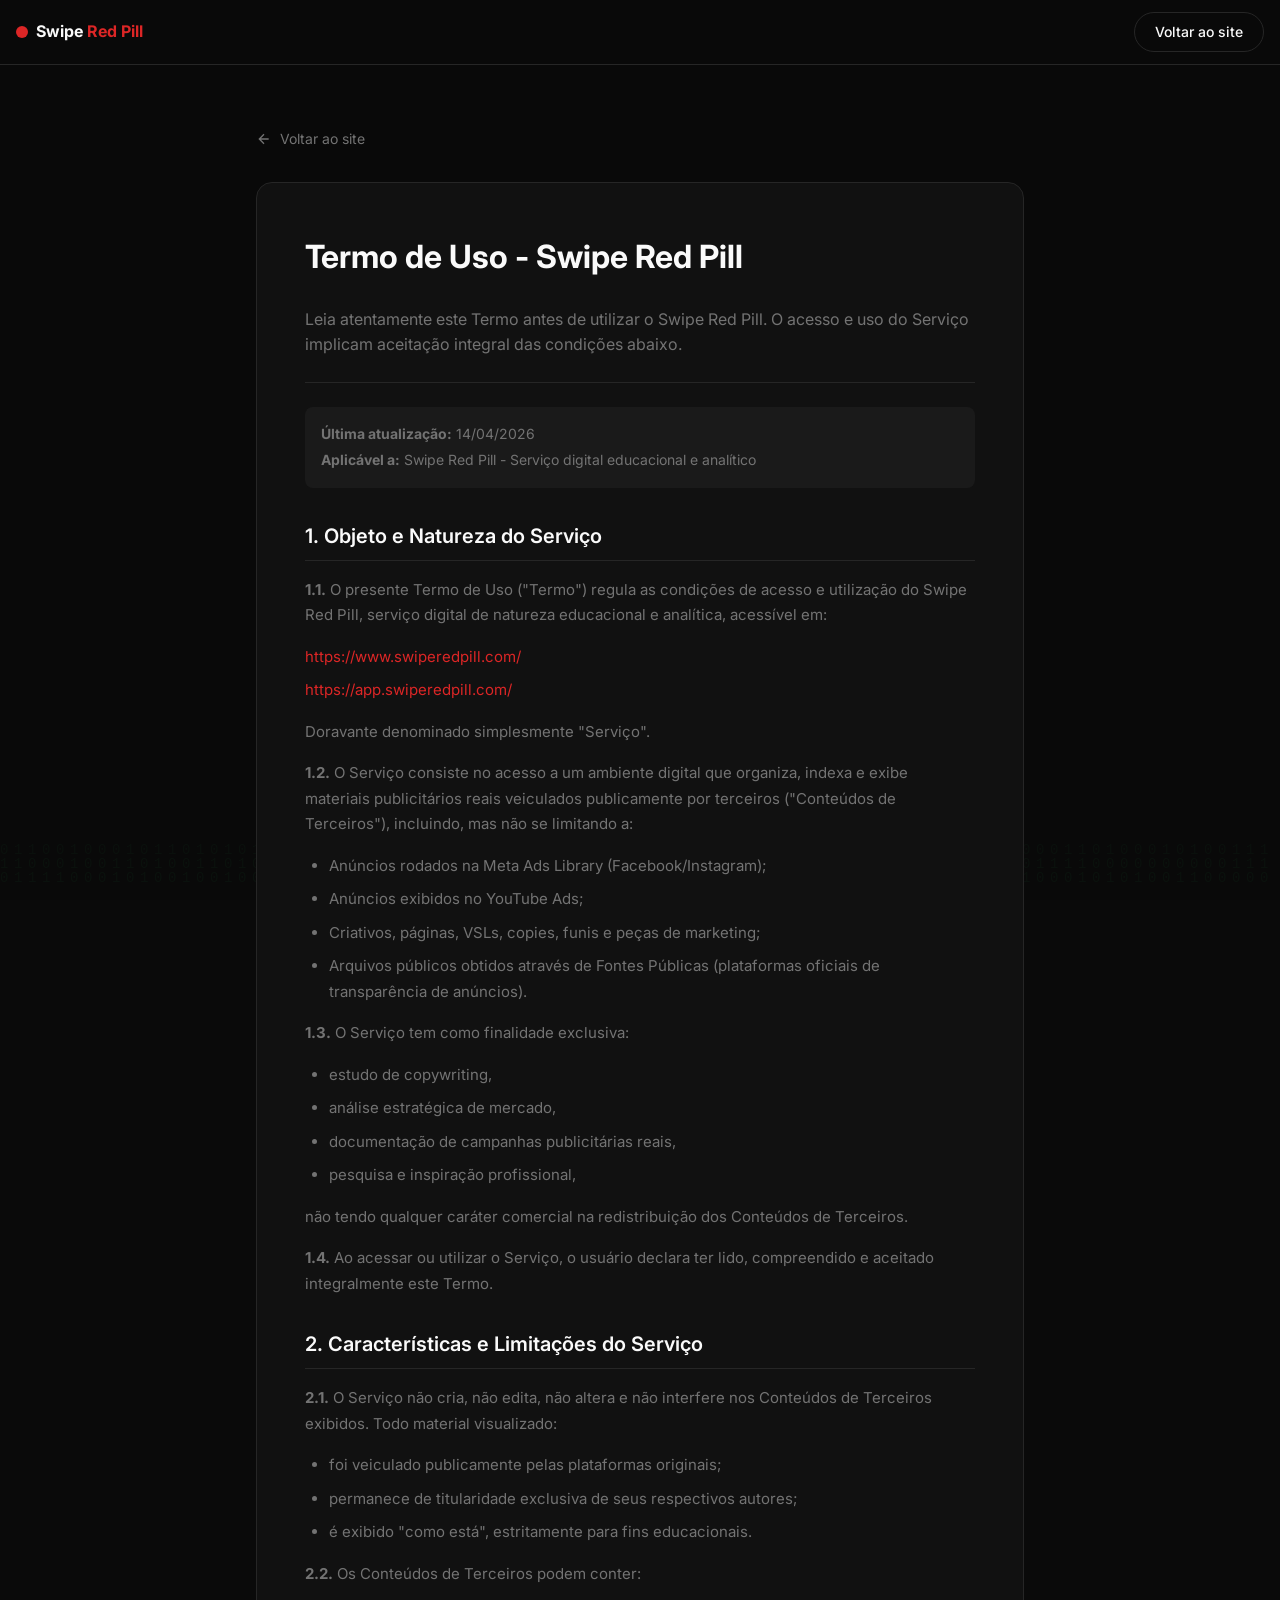
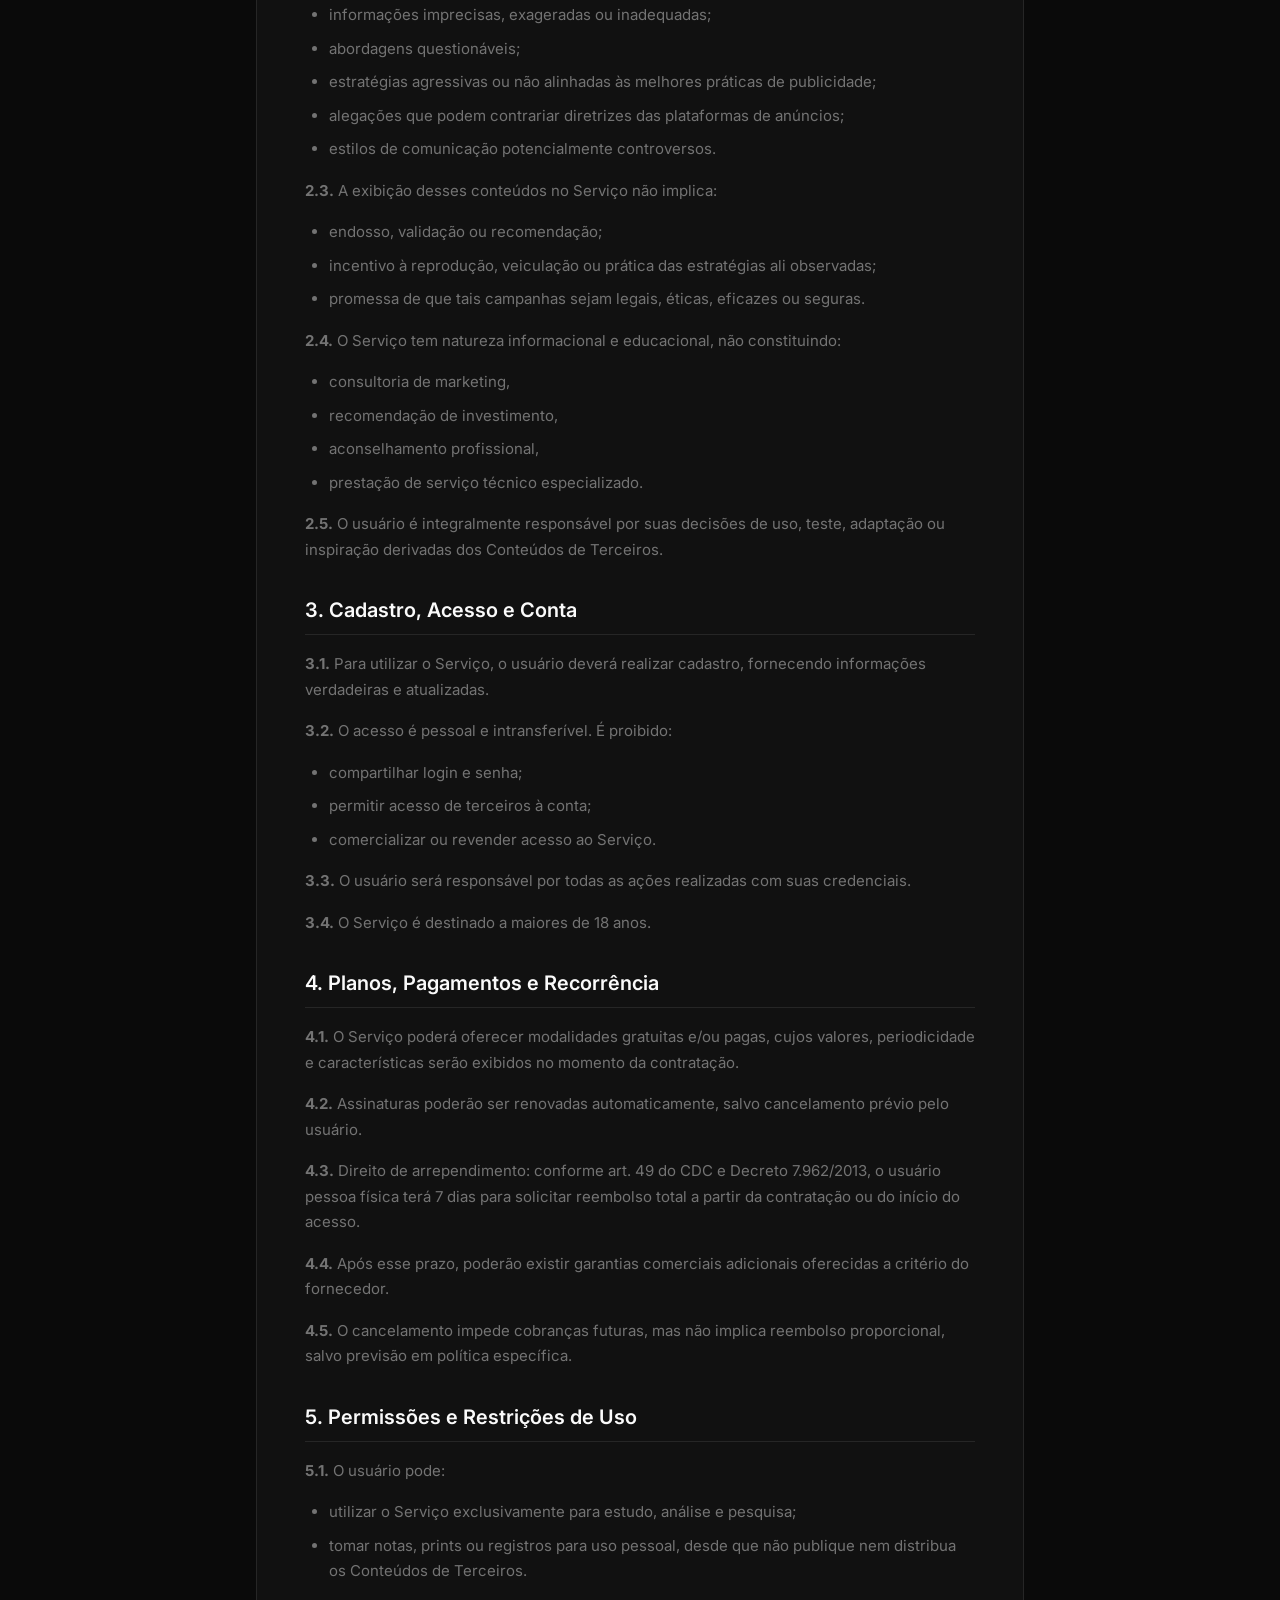
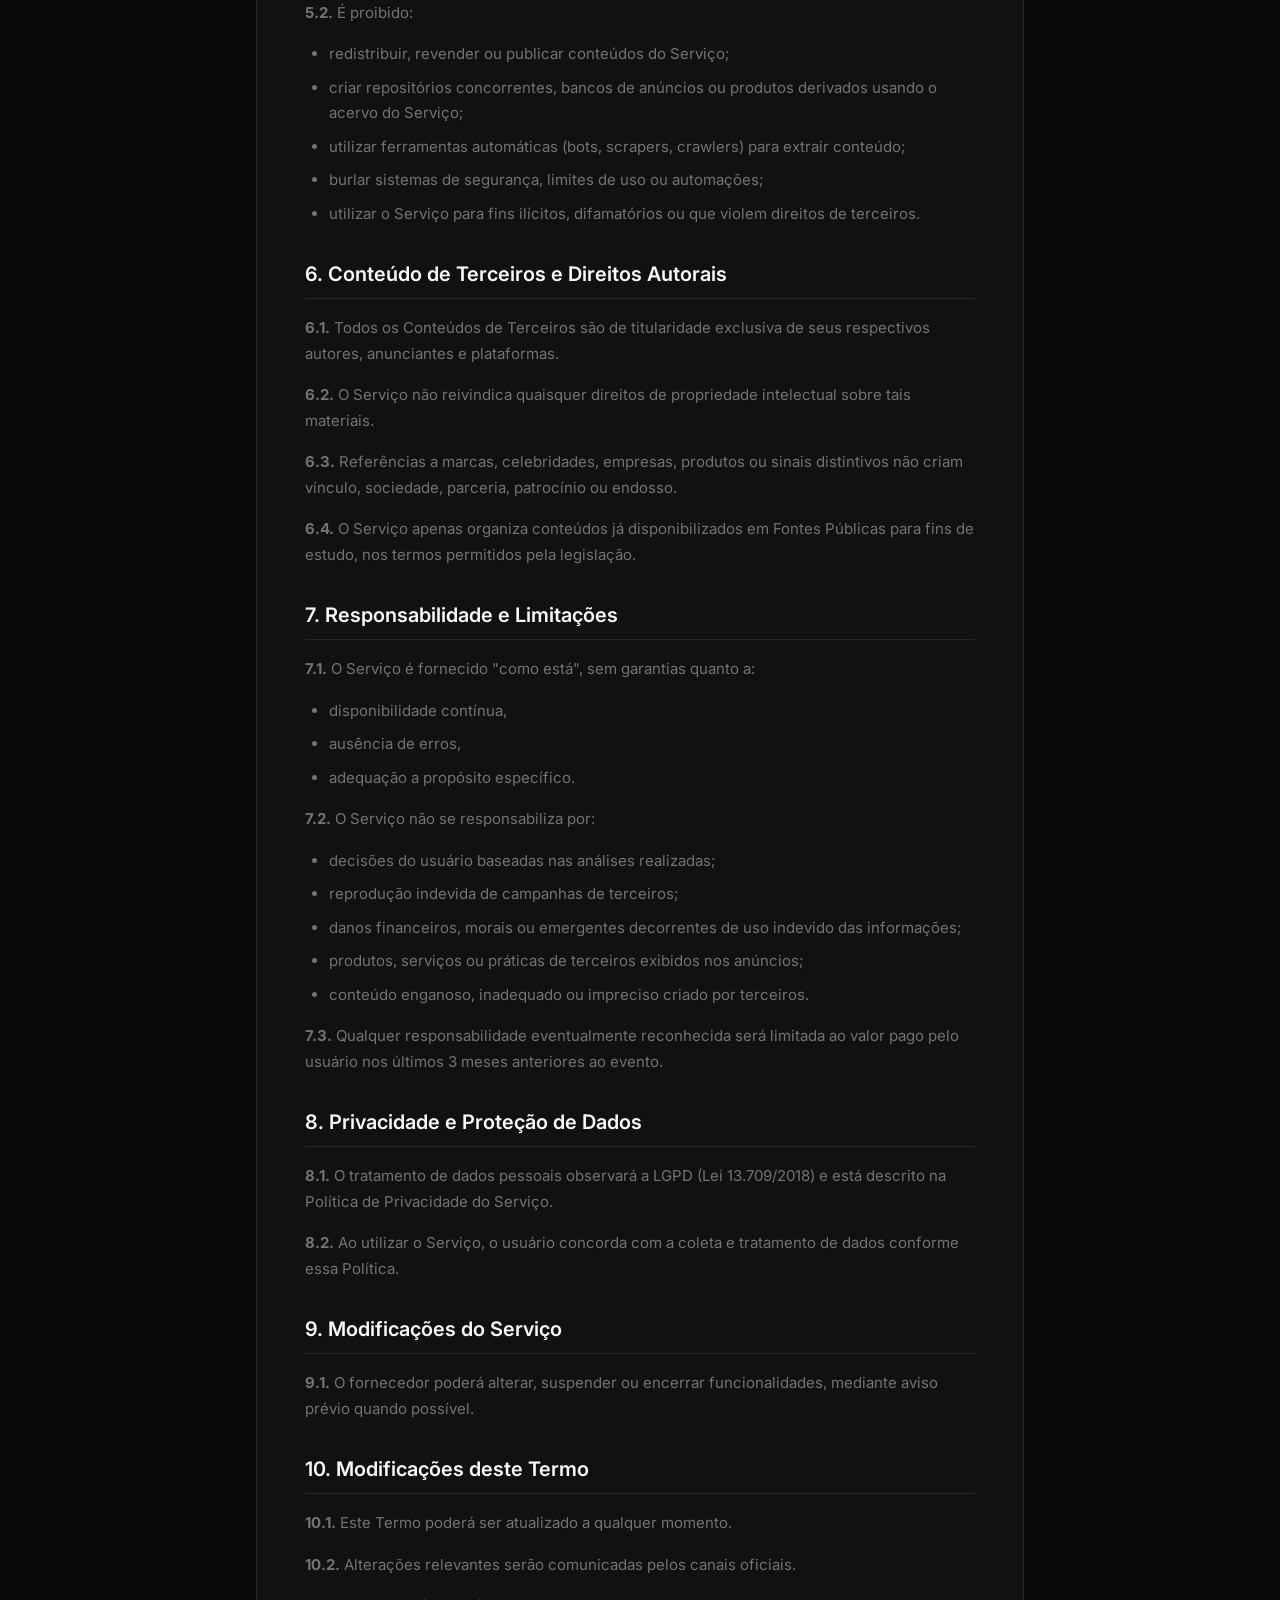
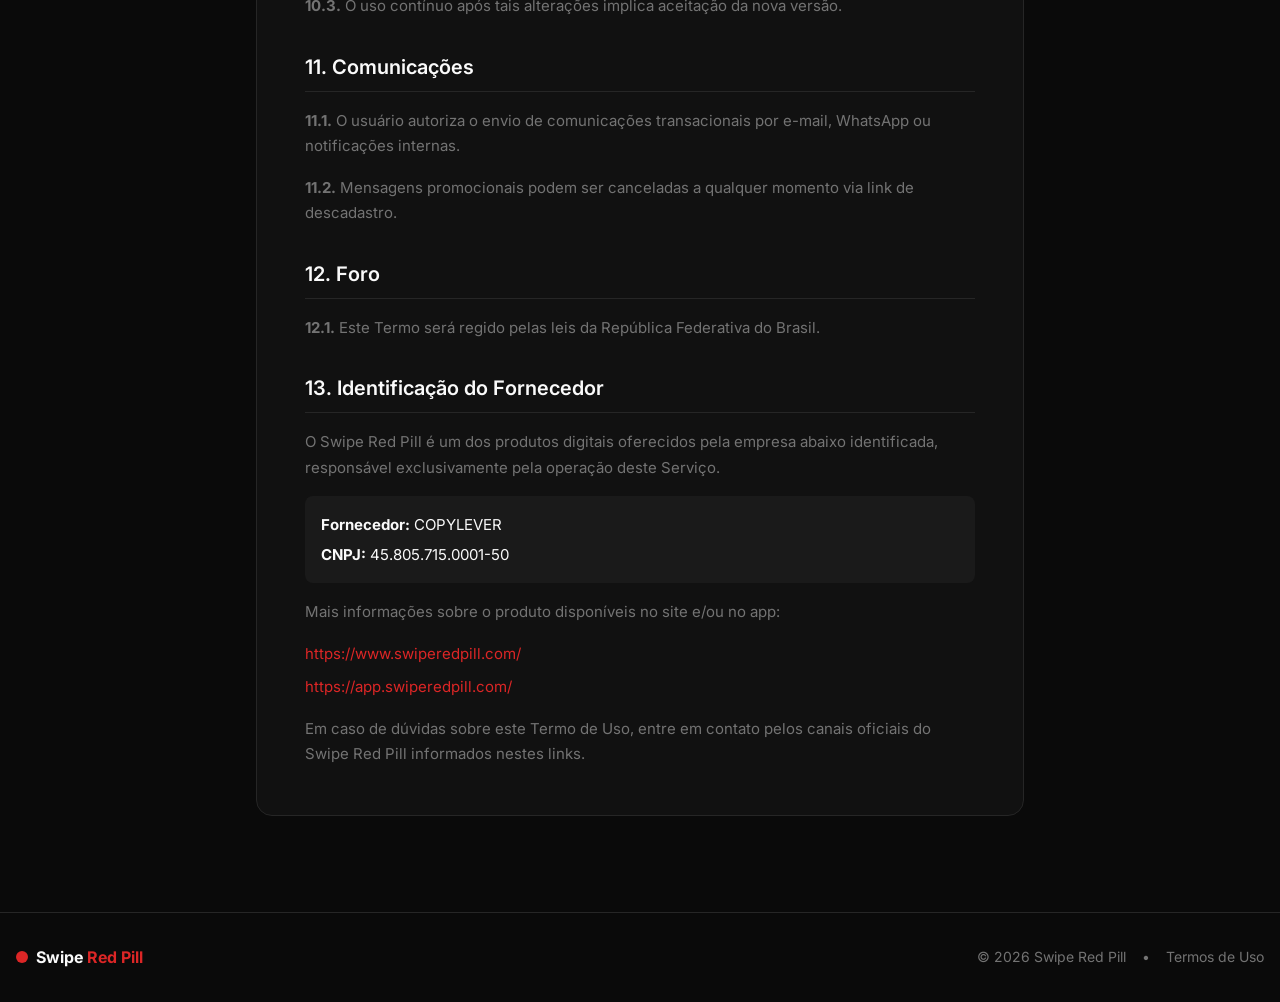
==== termos-de-uso.html @ 87d3480b "Atualiza site principal e remove seção de depoimentos" ====
<!DOCTYPE html>
<html lang="pt-BR">
<head>
  <meta charset="UTF-8">
  <meta name="viewport" content="width=device-width, initial-scale=1.0">
  <title>Termos de Uso - Swipe Red Pill</title>
  <meta name="description" content="Termos de Uso do Swipe Red Pill - Leia atentamente antes de utilizar o serviço.">
  <link rel="stylesheet" href="style.css">
  <link rel="preconnect" href="https://fonts.googleapis.com">
  <link rel="preconnect" href="https://fonts.gstatic.com" crossorigin>
  <link href="https://fonts.googleapis.com/css2?family=Inter:wght@400;500;600;700&family=JetBrains+Mono:wght@400;500&display=swap" rel="stylesheet">
</head>
<body>
  <!-- Matrix Background Canvas -->
  <canvas id="matrix-bg"></canvas>

  <!-- Header -->
  <header class="header">
    <div class="container header-content">
      <a href="index.html" class="logo">
        <span class="logo-dot"></span>
        <span class="logo-text">Swipe <span class="text-red">Red Pill</span></span>
      </a>
      
      <div class="header-buttons">
        <a href="index.html" class="btn btn-outline btn-sm">Voltar ao site</a>
      </div>

      <button class="mobile-menu-btn" id="mobile-menu-btn" aria-label="Menu">
        <svg class="menu-icon" viewBox="0 0 24 24" fill="none" stroke="currentColor" stroke-width="2">
          <path d="M4 6h16M4 12h16M4 18h16"/>
        </svg>
        <svg class="close-icon hidden" viewBox="0 0 24 24" fill="none" stroke="currentColor" stroke-width="2">
          <path d="M6 18L18 6M6 6l12 12"/>
        </svg>
      </button>
    </div>

    <!-- Mobile Menu -->
    <div class="mobile-menu hidden" id="mobile-menu">
      <div class="mobile-buttons">
        <a href="index.html" class="btn btn-outline">Voltar ao site</a>
      </div>
    </div>
  </header>

  <main>
    <section class="legal-section">
      <div class="container legal-container">
        <a href="index.html" class="back-link">
          <svg viewBox="0 0 24 24" fill="none" stroke="currentColor" stroke-width="2"><path d="M19 12H5M12 19l-7-7 7-7"/></svg>
          Voltar ao site
        </a>

        <article class="legal-content">
          <h1 class="legal-title">Termo de Uso - Swipe Red Pill</h1>
          
          <p class="legal-intro">Leia atentamente este Termo antes de utilizar o Swipe Red Pill. O acesso e uso do Serviço implicam aceitação integral das condições abaixo.</p>
          
          <div class="legal-meta">
            <p><strong>Última atualização:</strong> 14/04/2026</p>
            <p><strong>Aplicável a:</strong> Swipe Red Pill - Serviço digital educacional e analítico</p>
          </div>

          <section class="legal-section-content">
            <h2>1. Objeto e Natureza do Serviço</h2>
            
            <p><strong>1.1.</strong> O presente Termo de Uso ("Termo") regula as condições de acesso e utilização do Swipe Red Pill, serviço digital de natureza educacional e analítica, acessível em:</p>
            
            <ul class="legal-links-list">
              <li><a href="https://www.swiperedpill.com/" target="_blank" rel="noopener noreferrer">https://www.swiperedpill.com/</a></li>
              <li><a href="https://app.swiperedpill.com/" target="_blank" rel="noopener noreferrer">https://app.swiperedpill.com/</a></li>
            </ul>
            
            <p>Doravante denominado simplesmente "Serviço".</p>
            
            <p><strong>1.2.</strong> O Serviço consiste no acesso a um ambiente digital que organiza, indexa e exibe materiais publicitários reais veiculados publicamente por terceiros ("Conteúdos de Terceiros"), incluindo, mas não se limitando a:</p>
            
            <ul>
              <li>Anúncios rodados na Meta Ads Library (Facebook/Instagram);</li>
              <li>Anúncios exibidos no YouTube Ads;</li>
              <li>Criativos, páginas, VSLs, copies, funis e peças de marketing;</li>
              <li>Arquivos públicos obtidos através de Fontes Públicas (plataformas oficiais de transparência de anúncios).</li>
            </ul>
            
            <p><strong>1.3.</strong> O Serviço tem como finalidade exclusiva:</p>
            
            <ul>
              <li>estudo de copywriting,</li>
              <li>análise estratégica de mercado,</li>
              <li>documentação de campanhas publicitárias reais,</li>
              <li>pesquisa e inspiração profissional,</li>
            </ul>
            
            <p>não tendo qualquer caráter comercial na redistribuição dos Conteúdos de Terceiros.</p>
            
            <p><strong>1.4.</strong> Ao acessar ou utilizar o Serviço, o usuário declara ter lido, compreendido e aceitado integralmente este Termo.</p>
          </section>

          <section class="legal-section-content">
            <h2>2. Características e Limitações do Serviço</h2>
            
            <p><strong>2.1.</strong> O Serviço não cria, não edita, não altera e não interfere nos Conteúdos de Terceiros exibidos. Todo material visualizado:</p>
            
            <ul>
              <li>foi veiculado publicamente pelas plataformas originais;</li>
              <li>permanece de titularidade exclusiva de seus respectivos autores;</li>
              <li>é exibido "como está", estritamente para fins educacionais.</li>
            </ul>
            
            <p><strong>2.2.</strong> Os Conteúdos de Terceiros podem conter:</p>
            
            <ul>
              <li>informações imprecisas, exageradas ou inadequadas;</li>
              <li>abordagens questionáveis;</li>
              <li>estratégias agressivas ou não alinhadas às melhores práticas de publicidade;</li>
              <li>alegações que podem contrariar diretrizes das plataformas de anúncios;</li>
              <li>estilos de comunicação potencialmente controversos.</li>
            </ul>
            
            <p><strong>2.3.</strong> A exibição desses conteúdos no Serviço não implica:</p>
            
            <ul>
              <li>endosso, validação ou recomendação;</li>
              <li>incentivo à reprodução, veiculação ou prática das estratégias ali observadas;</li>
              <li>promessa de que tais campanhas sejam legais, éticas, eficazes ou seguras.</li>
            </ul>
            
            <p><strong>2.4.</strong> O Serviço tem natureza informacional e educacional, não constituindo:</p>
            
            <ul>
              <li>consultoria de marketing,</li>
              <li>recomendação de investimento,</li>
              <li>aconselhamento profissional,</li>
              <li>prestação de serviço técnico especializado.</li>
            </ul>
            
            <p><strong>2.5.</strong> O usuário é integralmente responsável por suas decisões de uso, teste, adaptação ou inspiração derivadas dos Conteúdos de Terceiros.</p>
          </section>

          <section class="legal-section-content">
            <h2>3. Cadastro, Acesso e Conta</h2>
            
            <p><strong>3.1.</strong> Para utilizar o Serviço, o usuário deverá realizar cadastro, fornecendo informações verdadeiras e atualizadas.</p>
            
            <p><strong>3.2.</strong> O acesso é pessoal e intransferível. É proibido:</p>
            
            <ul>
              <li>compartilhar login e senha;</li>
              <li>permitir acesso de terceiros à conta;</li>
              <li>comercializar ou revender acesso ao Serviço.</li>
            </ul>
            
            <p><strong>3.3.</strong> O usuário será responsável por todas as ações realizadas com suas credenciais.</p>
            
            <p><strong>3.4.</strong> O Serviço é destinado a maiores de 18 anos.</p>
          </section>

          <section class="legal-section-content">
            <h2>4. Planos, Pagamentos e Recorrência</h2>
            
            <p><strong>4.1.</strong> O Serviço poderá oferecer modalidades gratuitas e/ou pagas, cujos valores, periodicidade e características serão exibidos no momento da contratação.</p>
            
            <p><strong>4.2.</strong> Assinaturas poderão ser renovadas automaticamente, salvo cancelamento prévio pelo usuário.</p>
            
            <p><strong>4.3.</strong> Direito de arrependimento: conforme art. 49 do CDC e Decreto 7.962/2013, o usuário pessoa física terá 7 dias para solicitar reembolso total a partir da contratação ou do início do acesso.</p>
            
            <p><strong>4.4.</strong> Após esse prazo, poderão existir garantias comerciais adicionais oferecidas a critério do fornecedor.</p>
            
            <p><strong>4.5.</strong> O cancelamento impede cobranças futuras, mas não implica reembolso proporcional, salvo previsão em política específica.</p>
          </section>

          <section class="legal-section-content">
            <h2>5. Permissões e Restrições de Uso</h2>
            
            <p><strong>5.1.</strong> O usuário pode:</p>
            
            <ul>
              <li>utilizar o Serviço exclusivamente para estudo, análise e pesquisa;</li>
              <li>tomar notas, prints ou registros para uso pessoal, desde que não publique nem distribua os Conteúdos de Terceiros.</li>
            </ul>
            
            <p><strong>5.2.</strong> É proibido:</p>
            
            <ul>
              <li>redistribuir, revender ou publicar conteúdos do Serviço;</li>
              <li>criar repositórios concorrentes, bancos de anúncios ou produtos derivados usando o acervo do Serviço;</li>
              <li>utilizar ferramentas automáticas (bots, scrapers, crawlers) para extrair conteúdo;</li>
              <li>burlar sistemas de segurança, limites de uso ou automações;</li>
              <li>utilizar o Serviço para fins ilícitos, difamatórios ou que violem direitos de terceiros.</li>
            </ul>
          </section>

          <section class="legal-section-content">
            <h2>6. Conteúdo de Terceiros e Direitos Autorais</h2>
            
            <p><strong>6.1.</strong> Todos os Conteúdos de Terceiros são de titularidade exclusiva de seus respectivos autores, anunciantes e plataformas.</p>
            
            <p><strong>6.2.</strong> O Serviço não reivindica quaisquer direitos de propriedade intelectual sobre tais materiais.</p>
            
            <p><strong>6.3.</strong> Referências a marcas, celebridades, empresas, produtos ou sinais distintivos não criam vínculo, sociedade, parceria, patrocínio ou endosso.</p>
            
            <p><strong>6.4.</strong> O Serviço apenas organiza conteúdos já disponibilizados em Fontes Públicas para fins de estudo, nos termos permitidos pela legislação.</p>
          </section>

          <section class="legal-section-content">
            <h2>7. Responsabilidade e Limitações</h2>
            
            <p><strong>7.1.</strong> O Serviço é fornecido "como está", sem garantias quanto a:</p>
            
            <ul>
              <li>disponibilidade contínua,</li>
              <li>ausência de erros,</li>
              <li>adequação a propósito específico.</li>
            </ul>
            
            <p><strong>7.2.</strong> O Serviço não se responsabiliza por:</p>
            
            <ul>
              <li>decisões do usuário baseadas nas análises realizadas;</li>
              <li>reprodução indevida de campanhas de terceiros;</li>
              <li>danos financeiros, morais ou emergentes decorrentes de uso indevido das informações;</li>
              <li>produtos, serviços ou práticas de terceiros exibidos nos anúncios;</li>
              <li>conteúdo enganoso, inadequado ou impreciso criado por terceiros.</li>
            </ul>
            
            <p><strong>7.3.</strong> Qualquer responsabilidade eventualmente reconhecida será limitada ao valor pago pelo usuário nos últimos 3 meses anteriores ao evento.</p>
          </section>

          <section class="legal-section-content">
            <h2>8. Privacidade e Proteção de Dados</h2>
            
            <p><strong>8.1.</strong> O tratamento de dados pessoais observará a LGPD (Lei 13.709/2018) e está descrito na Política de Privacidade do Serviço.</p>
            
            <p><strong>8.2.</strong> Ao utilizar o Serviço, o usuário concorda com a coleta e tratamento de dados conforme essa Política.</p>
          </section>

          <section class="legal-section-content">
            <h2>9. Modificações do Serviço</h2>
            
            <p><strong>9.1.</strong> O fornecedor poderá alterar, suspender ou encerrar funcionalidades, mediante aviso prévio quando possível.</p>
          </section>

          <section class="legal-section-content">
            <h2>10. Modificações deste Termo</h2>
            
            <p><strong>10.1.</strong> Este Termo poderá ser atualizado a qualquer momento.</p>
            
            <p><strong>10.2.</strong> Alterações relevantes serão comunicadas pelos canais oficiais.</p>
            
            <p><strong>10.3.</strong> O uso contínuo após tais alterações implica aceitação da nova versão.</p>
          </section>

          <section class="legal-section-content">
            <h2>11. Comunicações</h2>
            
            <p><strong>11.1.</strong> O usuário autoriza o envio de comunicações transacionais por e-mail, WhatsApp ou notificações internas.</p>
            
            <p><strong>11.2.</strong> Mensagens promocionais podem ser canceladas a qualquer momento via link de descadastro.</p>
          </section>

          <section class="legal-section-content">
            <h2>12. Foro</h2>
            
            <p><strong>12.1.</strong> Este Termo será regido pelas leis da República Federativa do Brasil.</p>
          </section>

          <section class="legal-section-content">
            <h2>13. Identificação do Fornecedor</h2>
            
            <p>O Swipe Red Pill é um dos produtos digitais oferecidos pela empresa abaixo identificada, responsável exclusivamente pela operação deste Serviço.</p>
            
            <div class="provider-info">
              <p><strong>Fornecedor:</strong> COPYLEVER</p>
              <p><strong>CNPJ:</strong> 45.805.715.0001-50</p>
            </div>
            
            <p>Mais informações sobre o produto disponíveis no site e/ou no app:</p>
            
            <ul class="legal-links-list">
              <li><a href="https://www.swiperedpill.com/" target="_blank" rel="noopener noreferrer">https://www.swiperedpill.com/</a></li>
              <li><a href="https://app.swiperedpill.com/" target="_blank" rel="noopener noreferrer">https://app.swiperedpill.com/</a></li>
            </ul>
            
            <p>Em caso de dúvidas sobre este Termo de Uso, entre em contato pelos canais oficiais do Swipe Red Pill informados nestes links.</p>
          </section>
        </article>
      </div>
    </section>
  </main>

  <!-- Footer -->
  <footer class="footer">
    <div class="container footer-content">
      <a href="index.html" class="logo">
        <span class="logo-dot"></span>
        <span class="logo-text">Swipe <span class="text-red">Red Pill</span></span>
      </a>
      <div class="footer-links">
        <span>&copy; 2026 Swipe Red Pill</span>
        <span class="footer-separator">&bull;</span>
        <a href="termos-de-uso.html">Termos de Uso</a>
      </div>
    </div>
  </footer>

  <script src="script.js"></script>
</body>
</html>
---- style.css ----
/* ========================================
   Swipe Red Pill - Static Landing Page
   ======================================== */

/* CSS Variables */
:root {
  --color-background: #0a0a0a;
  --color-foreground: #fafafa;
  --color-card: #111111;
  --color-border: #262626;
  --color-muted: #737373;
  --color-secondary: #1a1a1a;
  --color-red: #dc2626;
  --color-red-hover: #b91c1c;
  --color-green: #4ade80;
  --color-blue: #60a5fa;
  --color-yellow: #facc15;
  --color-pink: #f472b6;
  --font-sans: 'Inter', -apple-system, BlinkMacSystemFont, 'Segoe UI', Roboto, sans-serif;
  --font-mono: 'JetBrains Mono', 'Fira Code', monospace;
}

/* Reset */
*, *::before, *::after {
  box-sizing: border-box;
  margin: 0;
  padding: 0;
}

html {
  scroll-behavior: smooth;
}

body {
  font-family: var(--font-sans);
  background-color: var(--color-background);
  color: var(--color-foreground);
  line-height: 1.6;
  -webkit-font-smoothing: antialiased;
  -moz-osx-font-smoothing: grayscale;
}

a {
  color: inherit;
  text-decoration: none;
}

ul {
  list-style: none;
}

img {
  max-width: 100%;
  height: auto;
  display: block;
}

/* Matrix Background */
#matrix-bg {
  position: fixed;
  top: 0;
  left: 0;
  width: 100%;
  height: 100%;
  z-index: -1;
  pointer-events: none;
  opacity: 0.3;
}

/* Container */
.container {
  max-width: 1280px;
  margin: 0 auto;
  padding: 0 1rem;
}

.container-sm {
  max-width: 768px;
}

/* Buttons */
.btn {
  display: inline-flex;
  align-items: center;
  justify-content: center;
  padding: 0.75rem 2rem;
  font-weight: 500;
  font-size: 1rem;
  border-radius: 9999px;
  border: none;
  cursor: pointer;
  transition: all 0.2s ease;
}

.btn-sm {
  padding: 0.5rem 1.25rem;
  font-size: 0.875rem;
}

.btn-primary {
  background-color: var(--color-red);
  color: white;
}

.btn-primary:hover {
  background-color: var(--color-red-hover);
}

.btn-outline {
  background-color: transparent;
  border: 1px solid var(--color-border);
  color: var(--color-foreground);
}

.btn-outline:hover {
  background-color: var(--color-secondary);
}

.btn-glow {
  box-shadow: 0 0 20px rgba(220, 38, 38, 0.4);
}

/* Text Colors */
.text-red { color: var(--color-red); }
.text-green { color: var(--color-green); }
.text-blue { color: var(--color-blue); }
.text-yellow { color: var(--color-yellow); }
.text-pink { color: var(--color-pink); }

/* Header */
.header {
  position: fixed;
  top: 0;
  left: 0;
  right: 0;
  z-index: 50;
  background-color: rgba(10, 10, 10, 0.8);
  backdrop-filter: blur(12px);
  border-bottom: 1px solid var(--color-border);
}

.header-content {
  display: flex;
  align-items: center;
  justify-content: space-between;
  height: 4rem;
}

.logo {
  display: flex;
  align-items: center;
  gap: 0.5rem;
}

.logo-dot {
  width: 0.75rem;
  height: 0.75rem;
  background-color: var(--color-red);
  border-radius: 50%;
}

.logo-text {
  font-weight: 700;
  font-size: 1rem;
}

.nav-desktop {
  display: none;
  align-items: center;
  gap: 2rem;
}

.nav-desktop a {
  font-size: 0.875rem;
  color: var(--color-muted);
  transition: color 0.2s;
}

.nav-desktop a:hover {
  color: var(--color-foreground);
}

.header-buttons {
  display: none;
  align-items: center;
  gap: 0.75rem;
}

.mobile-menu-btn {
  display: flex;
  align-items: center;
  justify-content: center;
  width: 2.5rem;
  height: 2.5rem;
  background: transparent;
  border: none;
  color: var(--color-foreground);
  cursor: pointer;
}

.mobile-menu-btn svg {
  width: 1.5rem;
  height: 1.5rem;
}

.mobile-menu {
  position: absolute;
  top: 100%;
  left: 0;
  right: 0;
  background-color: var(--color-card);
  border-bottom: 1px solid var(--color-border);
  padding: 1rem;
}

.mobile-nav {
  display: flex;
  flex-direction: column;
  gap: 1rem;
  margin-bottom: 1rem;
}

.mobile-nav a {
  color: var(--color-muted);
  padding: 0.5rem 0;
}

.mobile-buttons {
  display: flex;
  flex-direction: column;
  gap: 0.75rem;
}

.mobile-buttons .btn {
  width: 100%;
}

.hidden {
  display: none !important;
}

@media (min-width: 768px) {
  .nav-desktop {
    display: flex;
  }
  
  .header-buttons {
    display: flex;
  }
  
  .mobile-menu-btn {
    display: none;
  }
}

/* Sections */
.section {
  padding: 4rem 0;
  scroll-margin-top: 5rem;
}

.section-title {
  font-size: 1.5rem;
  font-weight: 700;
  text-align: center;
  margin-bottom: 3rem;
}

@media (min-width: 768px) {
  .section-title {
    font-size: 1.875rem;
  }
}

/* Hero Section */
.hero {
  padding-top: 6rem;
  padding-bottom: 4rem;
}

.hero-grid {
  display: grid;
  gap: 3rem;
  align-items: center;
}

.hero-content {
  display: flex;
  flex-direction: column;
  gap: 1.5rem;
}

.hero-tag {
  font-family: var(--font-mono);
  font-size: 0.875rem;
  color: var(--color-red);
  text-transform: uppercase;
  letter-spacing: 0.1em;
}

.hero-title {
  font-size: 1.875rem;
  font-weight: 700;
  line-height: 1.2;
  text-wrap: balance;
}

.hero-description {
  font-size: 1.125rem;
  color: var(--color-muted);
}

.hero-video {
  position: relative;
}

.video-wrapper {
  position: relative;
  aspect-ratio: 16/9;
  border-radius: 0.75rem;
  overflow: hidden;
  border: 1px solid var(--color-border);
  box-shadow: 0 25px 50px -12px rgba(127, 29, 29, 0.2);
}

.video-wrapper iframe {
  position: absolute;
  top: 0;
  left: 0;
  width: 100%;
  height: 100%;
}

@media (min-width: 768px) {
  .hero {
    padding-top: 8rem;
    padding-bottom: 6rem;
  }
  
  .hero-title {
    font-size: 2.25rem;
  }
}

@media (min-width: 1024px) {
  .hero-grid {
    grid-template-columns: 1fr 1fr;
  }
  
  .hero-title {
    font-size: 3rem;
  }
}

/* Categories */
.categories-grid {
  display: grid;
  grid-template-columns: repeat(2, 1fr);
  gap: 1rem;
}

.category-card {
  display: flex;
  align-items: center;
  gap: 0.75rem;
  padding: 0.75rem 1rem;
  background-color: var(--color-card);
  border: 1px solid var(--color-border);
  border-radius: 0.5rem;
  transition: border-color 0.2s;
}

.category-card:hover {
  border-color: rgba(220, 38, 38, 0.5);
}

.category-icon {
  width: 1.25rem;
  height: 1.25rem;
  flex-shrink: 0;
}

.category-icon.green { color: var(--color-green); }
.category-icon.blue { color: var(--color-blue); }
.category-icon.yellow { color: var(--color-yellow); }
.category-icon.pink { color: var(--color-pink); }

.category-card span {
  font-size: 0.875rem;
}

@media (min-width: 768px) {
  .categories-grid {
    grid-template-columns: repeat(4, 1fr);
  }
}

/* Benefits */
.benefits-grid {
  display: grid;
  gap: 1.5rem;
}

.benefit-card {
  padding: 1.5rem;
  background-color: var(--color-card);
  border: 1px solid var(--color-border);
  border-radius: 0.75rem;
  transition: transform 0.2s, border-color 0.2s;
}

.benefit-card:hover {
  transform: translateY(-4px);
  border-color: rgba(220, 38, 38, 0.5);
}

.benefit-tag {
  display: block;
  font-family: var(--font-mono);
  font-size: 0.75rem;
  color: var(--color-green);
  margin-bottom: 0.75rem;
}

.benefit-title {
  font-size: 1.125rem;
  font-weight: 600;
  margin-bottom: 0.5rem;
}

.benefit-description {
  font-size: 0.875rem;
  color: var(--color-muted);
}

@media (min-width: 768px) {
  .benefits-grid {
    grid-template-columns: repeat(3, 1fr);
  }
}

/* Steps */
.steps-grid {
  display: grid;
  gap: 1.5rem;
}

.step-card {
  padding: 1.5rem;
  background-color: var(--color-card);
  border: 1px solid var(--color-border);
  border-radius: 0.75rem;
}

.step-header {
  display: flex;
  align-items: flex-start;
  gap: 0.5rem;
  margin-bottom: 0.5rem;
}

.step-number {
  font-size: 1.125rem;
  font-weight: 700;
}

.step-title {
  font-size: 1.125rem;
  font-weight: 600;
}

.step-description {
  font-size: 0.875rem;
  color: var(--color-muted);
  padding-left: 1.5rem;
}

@media (min-width: 768px) {
  .steps-grid {
    grid-template-columns: repeat(3, 1fr);
  }
}

/* Pricing */
.pricing-grid {
  display: grid;
  gap: 1.5rem;
  align-items: start;
}

.pricing-card {
  padding: 1.5rem;
  background-color: var(--color-card);
  border: 1px solid var(--color-border);
  border-radius: 0.75rem;
}

.pricing-card.featured {
  border: 2px solid var(--color-red);
  box-shadow: 0 0 30px rgba(220, 38, 38, 0.2);
}

.plan-name {
  display: block;
  font-family: var(--font-mono);
  font-size: 0.875rem;
  margin-bottom: 1rem;
}

.plan-name.green { color: var(--color-green); }
.plan-name.red { color: var(--color-red); }

.plan-price {
  display: flex;
  align-items: baseline;
  gap: 0.25rem;
  margin-bottom: 0.5rem;
}

.price {
  font-size: 2.5rem;
  font-weight: 700;
}

.period {
  color: var(--color-muted);
}

.plan-discount {
  font-size: 0.75rem;
  color: var(--color-muted);
  margin-bottom: 1rem;
}

.plan-features {
  margin-bottom: 1.5rem;
}

.plan-features li {
  display: flex;
  align-items: flex-start;
  gap: 0.5rem;
  font-size: 0.875rem;
  margin-bottom: 0.5rem;
}

.plan-features li::before {
  content: '•';
  flex-shrink: 0;
}

.pricing-card .btn {
  width: 100%;
}

@media (min-width: 768px) {
  .pricing-grid {
    grid-template-columns: repeat(3, 1fr);
  }
}

/* Testimonials */
.testimonials-wrapper {
  position: relative;
}

.scroll-btn {
  display: none;
  position: absolute;
  top: 50%;
  transform: translateY(-50%);
  z-index: 10;
  width: 2.5rem;
  height: 2.5rem;
  background-color: var(--color-card);
  border: 1px solid var(--color-border);
  border-radius: 50%;
  color: var(--color-foreground);
  cursor: pointer;
  align-items: center;
  justify-content: center;
  transition: background-color 0.2s;
}

.scroll-btn:hover {
  background-color: var(--color-secondary);
}

.scroll-btn svg {
  width: 1.25rem;
  height: 1.25rem;
}

.scroll-left {
  left: -1.25rem;
}

.scroll-right {
  right: -1.25rem;
}

.testimonials-carousel {
  display: flex;
  gap: 1rem;
  overflow-x: auto;
  padding-bottom: 1rem;
  scroll-snap-type: x mandatory;
  -webkit-overflow-scrolling: touch;
  scrollbar-width: none;
  -ms-overflow-style: none;
}

.testimonials-carousel::-webkit-scrollbar {
  display: none;
}

.testimonial-item {
  flex-shrink: 0;
  width: 280px;
  scroll-snap-align: start;
}

.phone-frame {
  background-color: #0b0b0b;
  border-radius: 1.5rem;
  padding: 0.5rem;
  border: 1px solid #333;
  overflow: hidden;
}

.phone-frame img {
  width: 100%;
  aspect-ratio: 9/16;
  object-fit: cover;
  border-radius: 1rem;
  background-color: #0a1a14;
}

.testimonials-note {
  text-align: center;
  font-size: 0.875rem;
  color: var(--color-muted);
  margin-top: 2rem;
}

.testimonials-note code {
  background-color: var(--color-secondary);
  padding: 0.25rem 0.5rem;
  border-radius: 0.25rem;
  font-size: 0.75rem;
}

@media (min-width: 768px) {
  .scroll-btn {
    display: flex;
  }
}

/* FAQ */
.faq-list {
  display: flex;
  flex-direction: column;
  gap: 1rem;
}

.faq-item {
  border: 1px solid var(--color-border);
  border-radius: 0.5rem;
  overflow: hidden;
}

.faq-question {
  width: 100%;
  display: flex;
  align-items: center;
  justify-content: space-between;
  padding: 1rem;
  background-color: var(--color-card);
  border: none;
  color: var(--color-foreground);
  font-weight: 500;
  font-size: 1rem;
  text-align: left;
  cursor: pointer;
  transition: background-color 0.2s;
}

.faq-question:hover {
  background-color: var(--color-secondary);
}

.faq-arrow {
  color: var(--color-muted);
  margin-right: 0.5rem;
}

.faq-chevron {
  width: 1.25rem;
  height: 1.25rem;
  color: var(--color-muted);
  transition: transform 0.2s;
  flex-shrink: 0;
}

.faq-item.open .faq-chevron {
  transform: rotate(180deg);
}

.faq-answer {
  display: none;
  padding: 0 1rem 1rem;
  background-color: var(--color-card);
}

.faq-item.open .faq-answer {
  display: block;
}

.faq-answer p {
  font-size: 0.875rem;
  color: var(--color-muted);
  padding-left: 1.25rem;
}

/* CTA */
.cta-card {
  background-color: var(--color-card);
  border: 1px solid var(--color-border);
  border-radius: 1rem;
  padding: 2rem;
  text-align: center;
}

.cta-title {
  font-size: 1.5rem;
  font-weight: 700;
  margin-bottom: 1rem;
}

.cta-description {
  color: var(--color-muted);
  margin-bottom: 2rem;
}

@media (min-width: 768px) {
  .cta-card {
    padding: 3rem;
  }
  
  .cta-title {
    font-size: 1.875rem;
  }
}

/* Footer */
.footer {
  padding: 2rem 0;
  border-top: 1px solid var(--color-border);
}

.footer-content {
  display: flex;
  flex-direction: column;
  align-items: center;
  gap: 1rem;
}

.footer-links {
  display: flex;
  flex-direction: column;
  align-items: center;
  gap: 0.5rem;
  font-size: 0.875rem;
  color: var(--color-muted);
}

.footer-links a:hover {
  color: var(--color-foreground);
}

.footer-separator {
  display: none;
}

@media (min-width: 768px) {
  .footer-content {
    flex-direction: row;
    justify-content: space-between;
  }
  
  .footer-links {
    flex-direction: row;
    gap: 1rem;
  }
  
  .footer-separator {
    display: inline;
  }
}

/* ========================================
   Legal Pages (Terms of Use)
   ======================================== */

.legal-section {
  padding-top: 6rem;
  padding-bottom: 4rem;
}

.legal-container {
  max-width: 800px;
}

.back-link {
  display: inline-flex;
  align-items: center;
  gap: 0.5rem;
  font-size: 0.875rem;
  color: var(--color-muted);
  margin-bottom: 2rem;
  transition: color 0.2s;
}

.back-link:hover {
  color: var(--color-foreground);
}

.back-link svg {
  width: 1rem;
  height: 1rem;
}

.legal-content {
  background-color: var(--color-card);
  border: 1px solid var(--color-border);
  border-radius: 1rem;
  padding: 2rem;
}

.legal-title {
  font-size: 1.75rem;
  font-weight: 700;
  margin-bottom: 1.5rem;
  color: var(--color-foreground);
}

.legal-intro {
  font-size: 1rem;
  color: var(--color-muted);
  margin-bottom: 1.5rem;
  padding-bottom: 1.5rem;
  border-bottom: 1px solid var(--color-border);
}

.legal-meta {
  background-color: var(--color-secondary);
  border-radius: 0.5rem;
  padding: 1rem;
  margin-bottom: 2rem;
}

.legal-meta p {
  font-size: 0.875rem;
  color: var(--color-muted);
  margin-bottom: 0.25rem;
}

.legal-meta p:last-child {
  margin-bottom: 0;
}

.legal-section-content {
  margin-bottom: 2rem;
}

.legal-section-content:last-child {
  margin-bottom: 0;
}

.legal-section-content h2 {
  font-size: 1.25rem;
  font-weight: 600;
  color: var(--color-foreground);
  margin-bottom: 1rem;
  padding-bottom: 0.5rem;
  border-bottom: 1px solid var(--color-border);
}

.legal-section-content p {
  font-size: 0.9375rem;
  line-height: 1.7;
  color: var(--color-muted);
  margin-bottom: 1rem;
}

.legal-section-content p:last-child {
  margin-bottom: 0;
}

.legal-section-content ul {
  margin-bottom: 1rem;
  padding-left: 1.5rem;
}

.legal-section-content ul li {
  font-size: 0.9375rem;
  line-height: 1.7;
  color: var(--color-muted);
  margin-bottom: 0.5rem;
  position: relative;
  list-style: disc;
}

.legal-links-list {
  list-style: none !important;
  padding-left: 0 !important;
}

.legal-links-list li {
  list-style: none !important;
}

.legal-links-list a {
  color: var(--color-red);
  transition: opacity 0.2s;
}

.legal-links-list a:hover {
  opacity: 0.8;
}

.provider-info {
  background-color: var(--color-secondary);
  border-radius: 0.5rem;
  padding: 1rem;
  margin: 1rem 0;
}

.provider-info p {
  margin-bottom: 0.25rem;
  color: var(--color-foreground);
}

.provider-info p:last-child {
  margin-bottom: 0;
}

@media (min-width: 768px) {
  .legal-section {
    padding-top: 8rem;
    padding-bottom: 6rem;
  }
  
  .legal-content {
    padding: 3rem;
  }
  
  .legal-title {
    font-size: 2rem;
  }
}
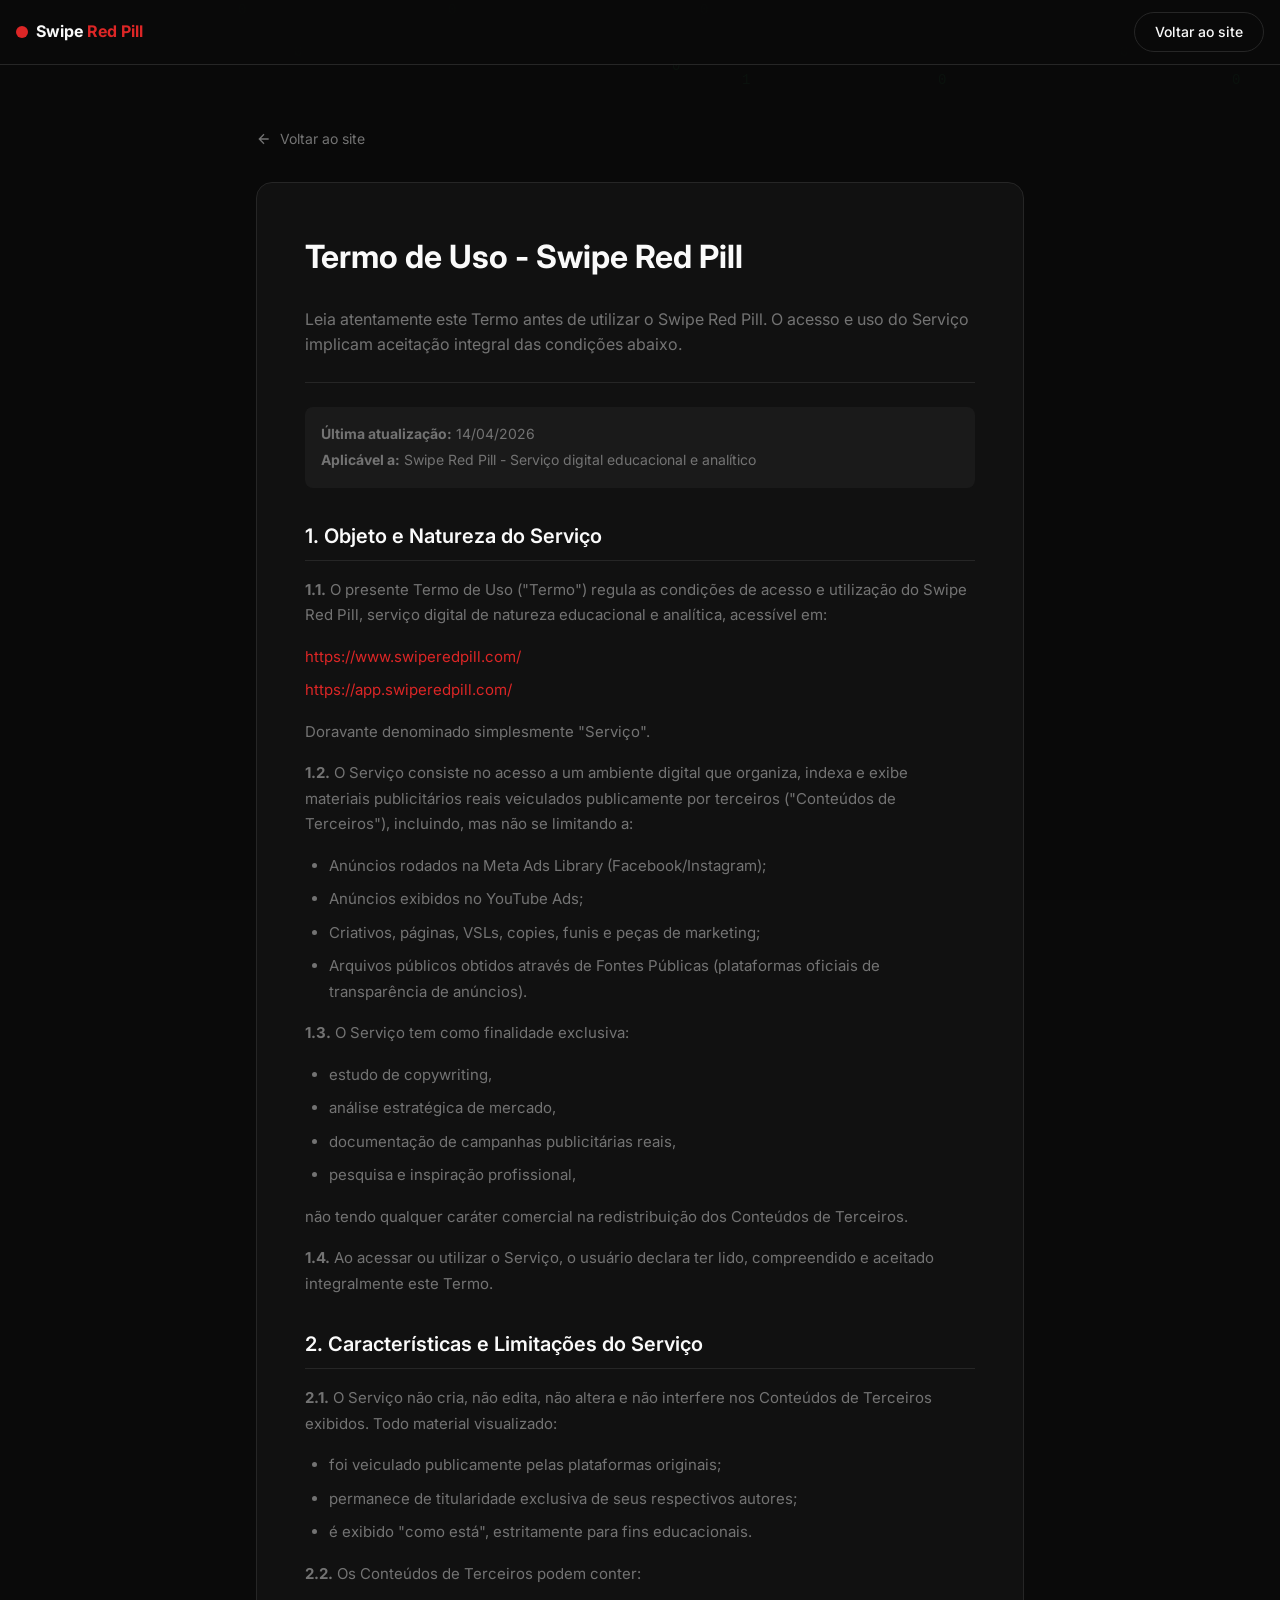
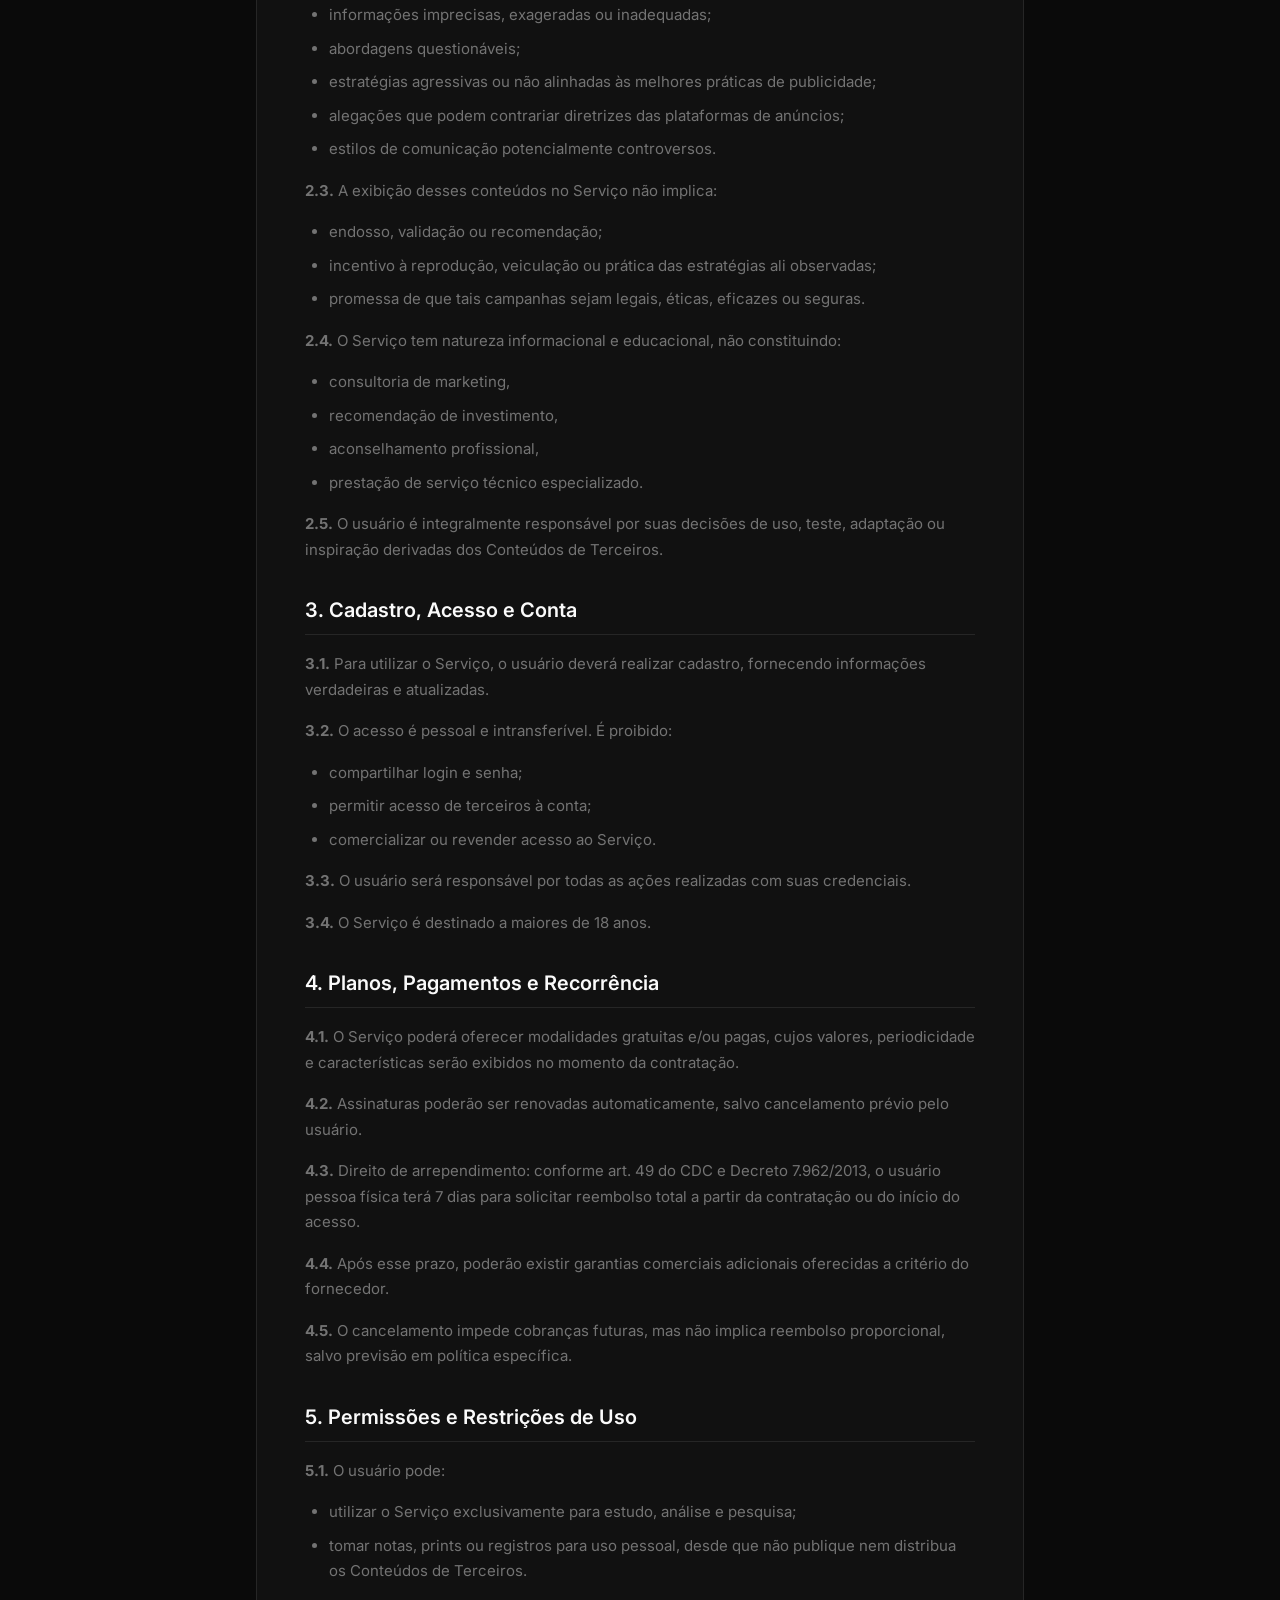
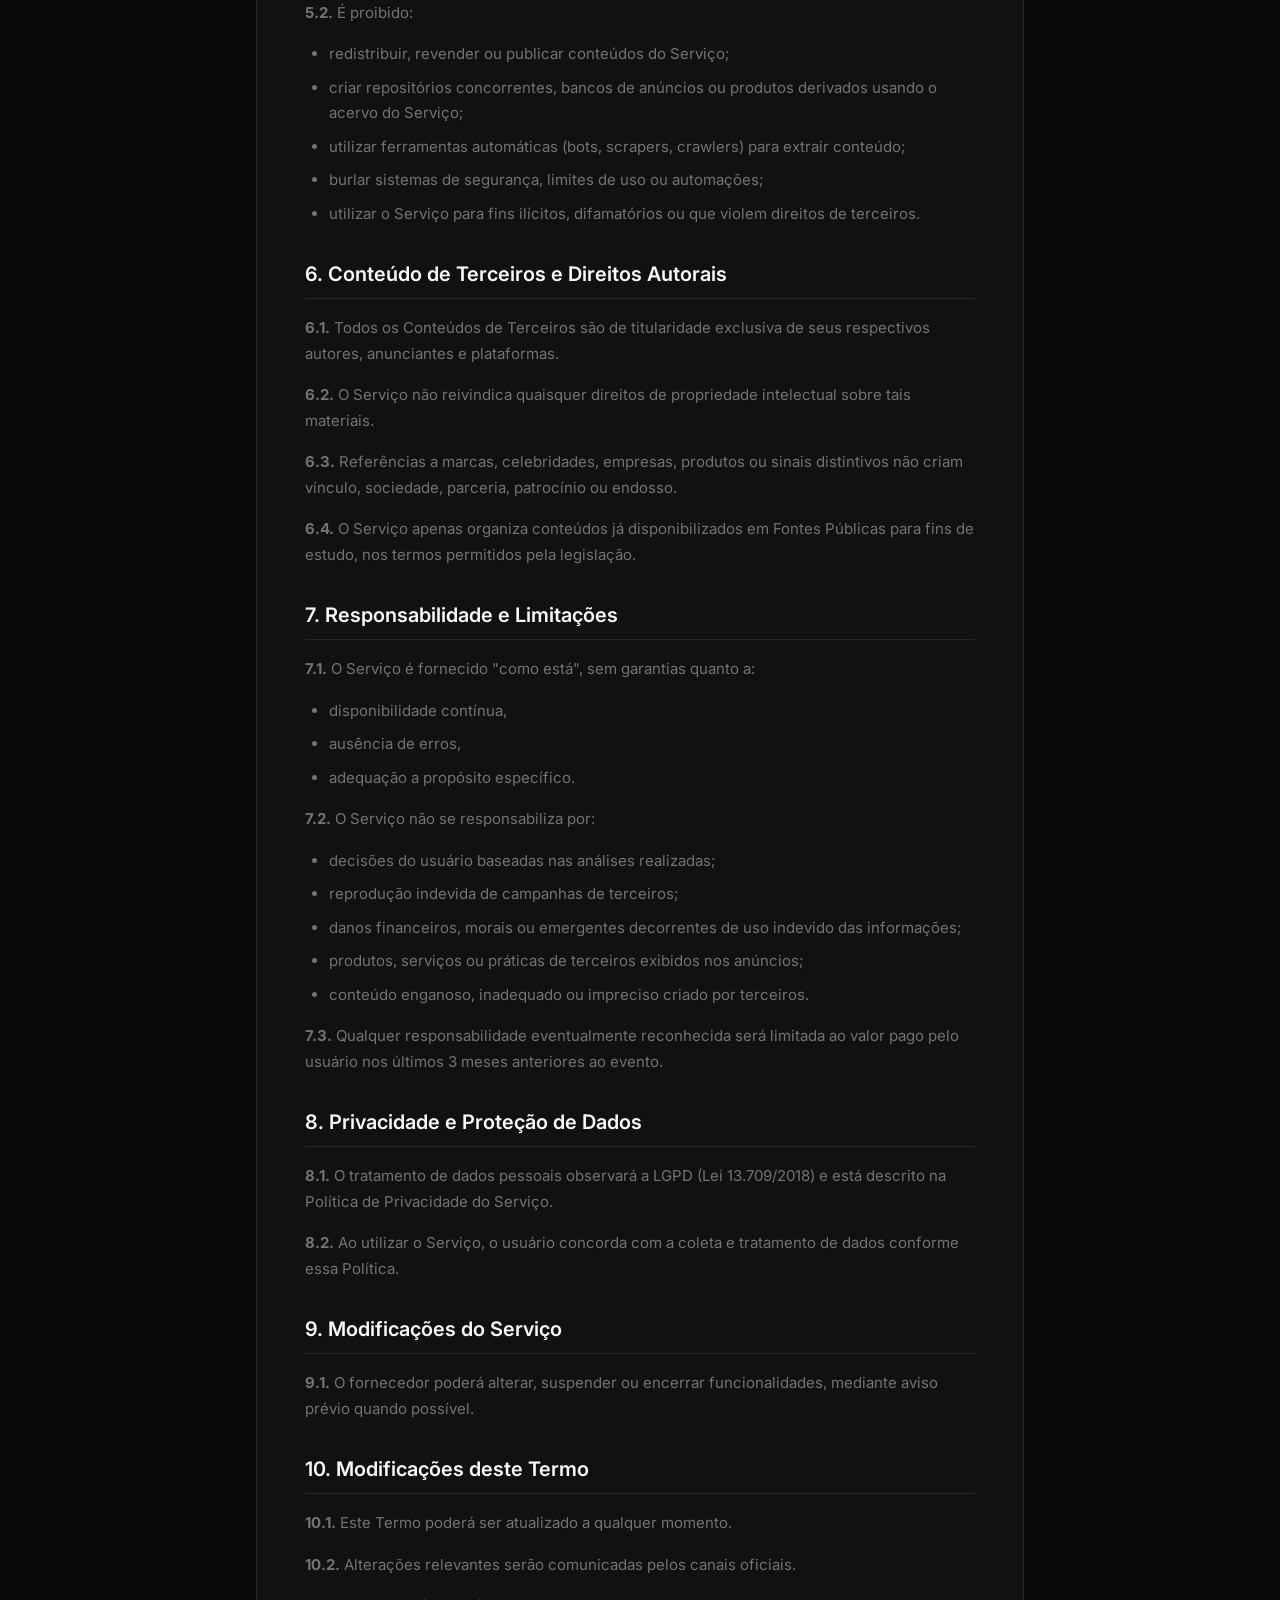
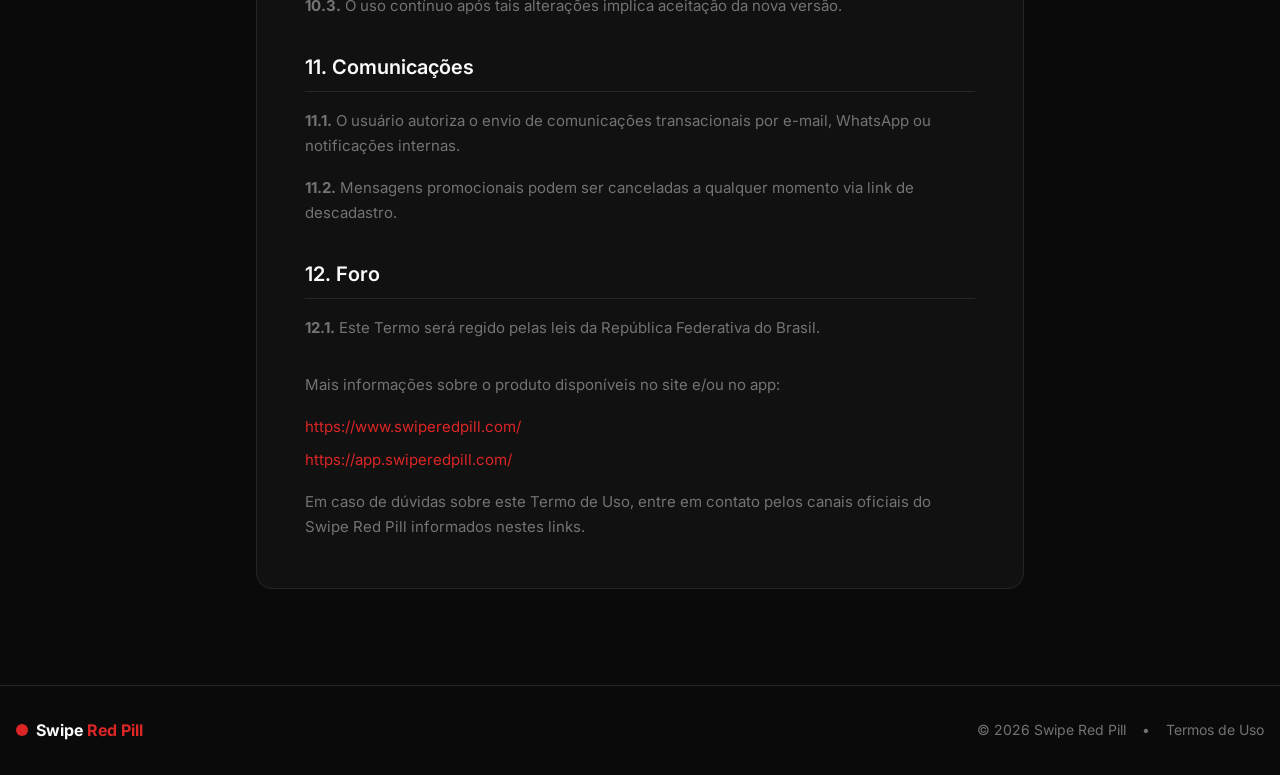
==== commit 4b2acafc: "Update termos-de-uso.html" ====
--- a/termos-de-uso.html
+++ b/termos-de-uso.html
@@ -266,14 +266,6 @@
           </section>
 
           <section class="legal-section-content">
-            <h2>13. Identificação do Fornecedor</h2>
-            
-            <p>O Swipe Red Pill é um dos produtos digitais oferecidos pela empresa abaixo identificada, responsável exclusivamente pela operação deste Serviço.</p>
-            
-            <div class="provider-info">
-              <p><strong>Fornecedor:</strong> COPYLEVER</p>
-              <p><strong>CNPJ:</strong> 45.805.715.0001-50</p>
-            </div>
             
             <p>Mais informações sobre o produto disponíveis no site e/ou no app:</p>
             
